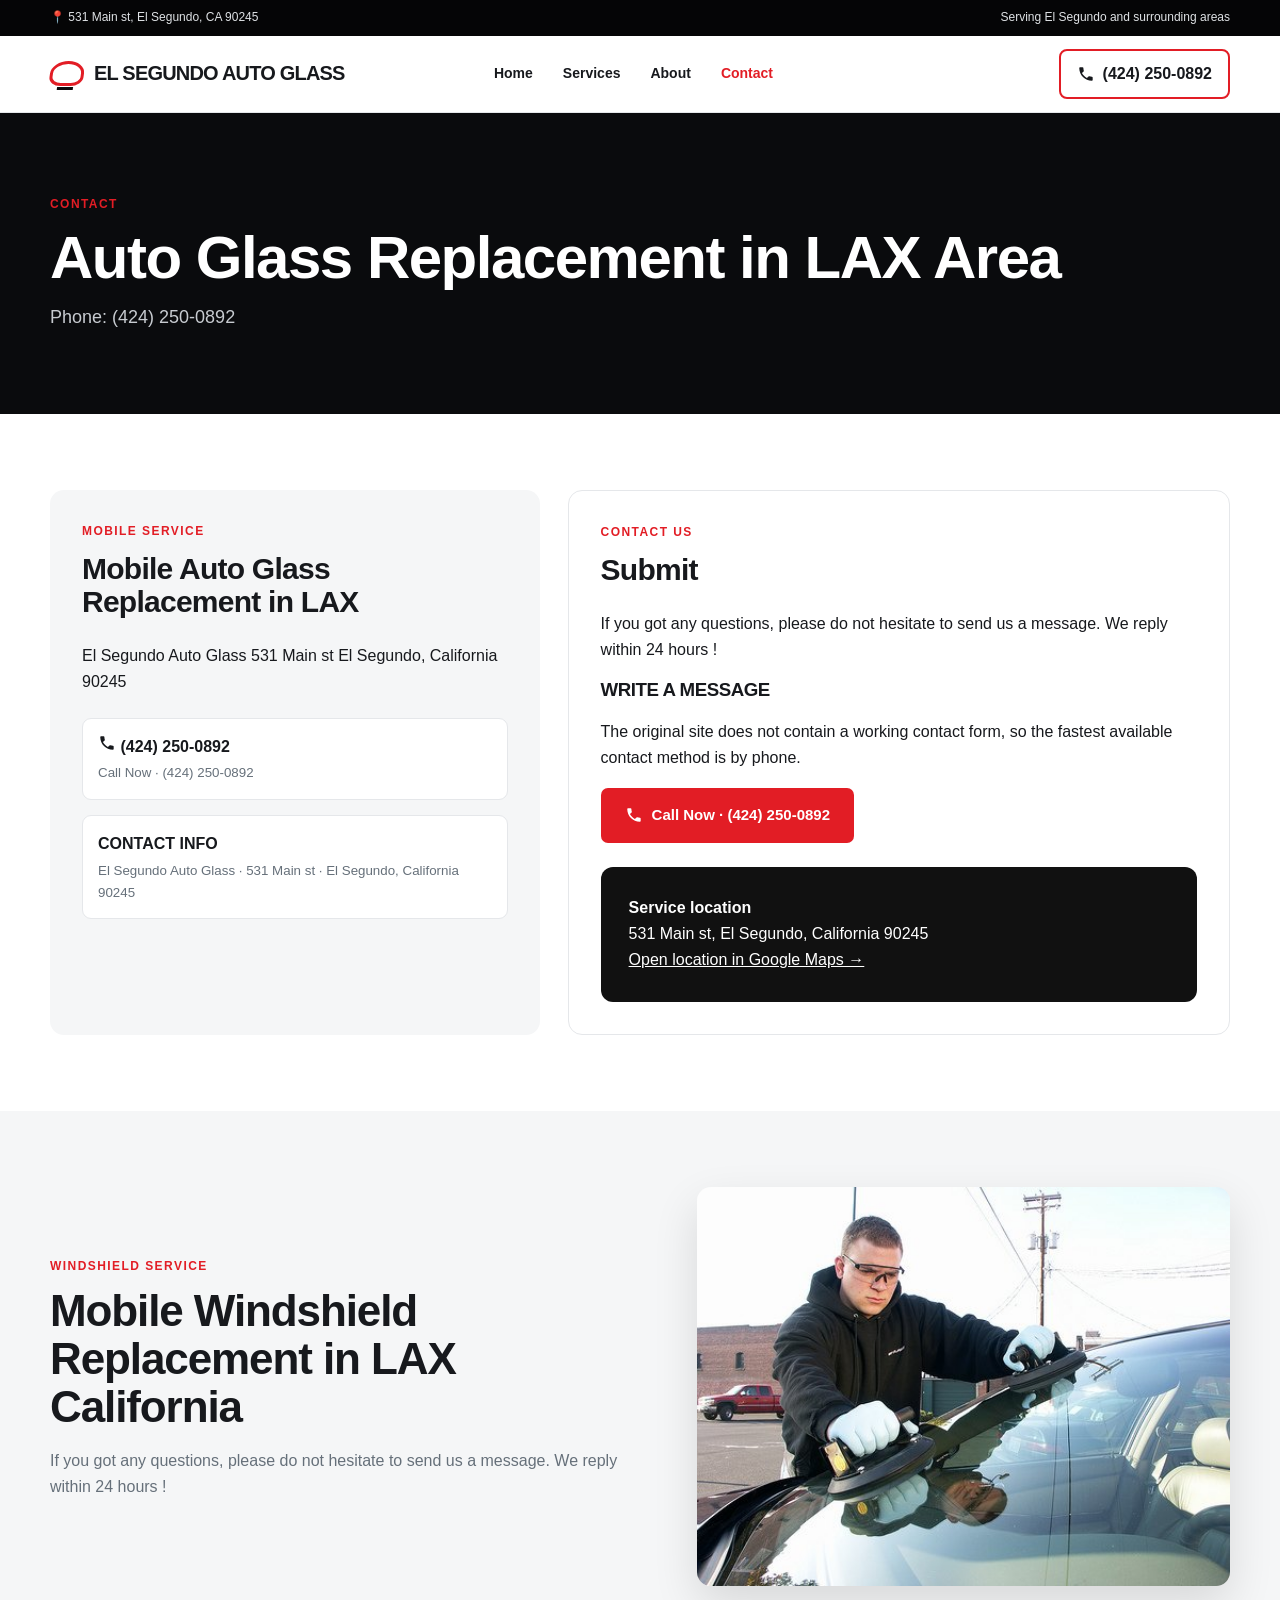
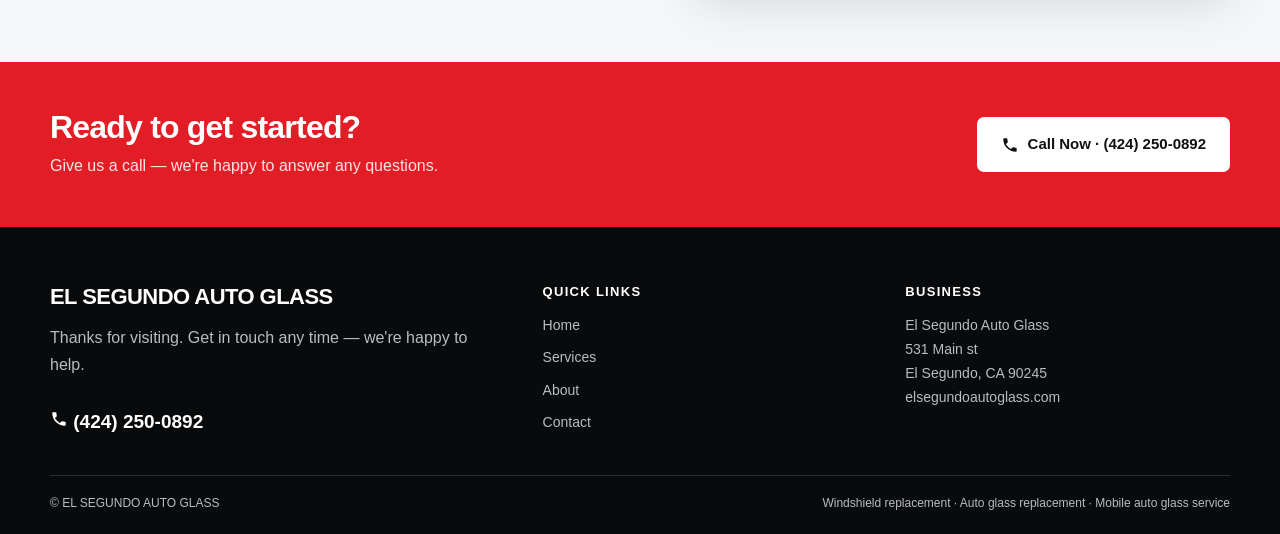
==== contact_us.html @ dec2f4b5 "Website update" ====
<!DOCTYPE html><html lang="en"><head><meta charset="utf-8"><meta name="viewport" content="width=device-width, initial-scale=1"><title>Mobile Auto Glass Replacement in LAX Windshield Replacement in LAX Area.</title><meta name="description" content="We provide mobile auto glass replacement in LAX, and windshield replacement in LAX, call us today for a quote (424) 250-0892."><link rel="canonical" href="https://elsegundoautoglass.com/contact_us"/><link rel="stylesheet" href="assets/redesign.css"></head><body><div class="topbar"><div class="container"><span>📍 531 Main st, El Segundo, CA 90245</span><span>Serving El Segundo and surrounding areas</span></div></div>
<header class="site-header"><div class="container header-inner">
<a href="index.html" class="brand"><span class="brand-mark" aria-hidden="true"></span>EL SEGUNDO AUTO GLASS</a>
<nav class="nav" aria-label="Primary navigation"><a href="index.html" class="">Home</a><a href="services.html" class="">Services</a><a href="about.html" class="">About</a><a href="contact_us.html" class="active">Contact</a></nav><div class="nav-backdrop"></div>
<a class="header-call" href="tel:4242500892"><svg aria-hidden="true" viewBox="0 0 24 24" width="18" height="18" fill="currentColor"><path d="M6.6 10.8c1.4 2.8 3.8 5.1 6.6 6.6l2.2-2.2c.3-.3.7-.4 1-.2 1.1.4 2.3.6 3.5.6.6 0 1 .4 1 1V20c0 .6-.4 1-1 1C10.6 21 3 13.4 3 4c0-.6.4-1 1-1h3.5c.6 0 1 .4 1 1 0 1.2.2 2.4.6 3.5.1.4 0 .8-.3 1L6.6 10.8z"/></svg><span>(424) 250-0892</span></a>
<button class="nav-toggle" aria-label="Open menu" aria-expanded="false"><span></span><span></span><span></span></button>
</div></header>
<section class="page-hero"><div class="container"><span class="eyebrow">Contact</span><h1>Auto Glass Replacement in LAX Area</h1><p>Phone: (424) 250-0892</p></div></section>
<section class="section"><div class="container contact-grid">
<div class="contact-card"><span class="eyebrow">Mobile Service</span><h2>Mobile Auto Glass Replacement in LAX</h2><p>El Segundo Auto Glass 531 Main st El Segundo, California 90245</p>
<div class="contact-list"><a href="tel:4242500892"><svg aria-hidden="true" viewBox="0 0 24 24" width="18" height="18" fill="currentColor"><path d="M6.6 10.8c1.4 2.8 3.8 5.1 6.6 6.6l2.2-2.2c.3-.3.7-.4 1-.2 1.1.4 2.3.6 3.5.6.6 0 1 .4 1 1V20c0 .6-.4 1-1 1C10.6 21 3 13.4 3 4c0-.6.4-1 1-1h3.5c.6 0 1 .4 1 1 0 1.2.2 2.4.6 3.5.1.4 0 .8-.3 1L6.6 10.8z"/></svg> (424) 250-0892<small>Call Now · (424) 250-0892</small></a><div>CONTACT INFO<small>El Segundo Auto Glass · 531 Main st · El Segundo, California 90245</small></div></div></div>
<div class="message-card"><span class="eyebrow">Contact Us</span><h2>Submit</h2><p>If you got any questions, please do not hesitate to send us a message. We reply within 24 hours !</p><h3>WRITE A MESSAGE</h3><p>The original site does not contain a working contact form, so the fastest available contact method is by phone.</p><a class="btn btn-red" href="tel:4242500892"><svg aria-hidden="true" viewBox="0 0 24 24" width="18" height="18" fill="currentColor"><path d="M6.6 10.8c1.4 2.8 3.8 5.1 6.6 6.6l2.2-2.2c.3-.3.7-.4 1-.2 1.1.4 2.3.6 3.5.6.6 0 1 .4 1 1V20c0 .6-.4 1-1 1C10.6 21 3 13.4 3 4c0-.6.4-1 1-1h3.5c.6 0 1 .4 1 1 0 1.2.2 2.4.6 3.5.1.4 0 .8-.3 1L6.6 10.8z"/></svg> Call Now · (424) 250-0892</a>
<div class="map-box"><strong>Service location</strong><br>531 Main st, El Segundo, California 90245<br><a href="https://www.google.com/maps/search/?api=1&query=531+Main+St%2C+El+Segundo%2C+CA+90245" target="_blank" rel="noopener">Open location in Google Maps →</a></div></div>
</div></section>
<section class="section section-light"><div class="container split"><div><span class="eyebrow">Windshield Service</span><h2>Mobile Windshield Replacement in LAX California</h2><p>If you got any questions, please do not hesitate to send us a message. We reply within 24 hours !</p></div><div class="split-media"><img src="images/windshield-installation.jpg" alt="Mobile Windshield Replacement in LAX California" loading="lazy"></div></div></section>
<section class="cta"><div class="container cta-inner"><div><h2>Ready to get started?</h2><p>Give us a call — we're happy to answer any questions.</p></div><a class="btn btn-light" href="tel:4242500892"><svg aria-hidden="true" viewBox="0 0 24 24" width="18" height="18" fill="currentColor"><path d="M6.6 10.8c1.4 2.8 3.8 5.1 6.6 6.6l2.2-2.2c.3-.3.7-.4 1-.2 1.1.4 2.3.6 3.5.6.6 0 1 .4 1 1V20c0 .6-.4 1-1 1C10.6 21 3 13.4 3 4c0-.6.4-1 1-1h3.5c.6 0 1 .4 1 1 0 1.2.2 2.4.6 3.5.1.4 0 .8-.3 1L6.6 10.8z"/></svg> Call Now · (424) 250-0892</a></div></section>
<footer class="site-footer"><div class="container"><div class="footer-grid">
<div class="footer-brand"><h3>EL SEGUNDO AUTO GLASS</h3><p>Thanks for visiting. Get in touch any time — we're happy to help.</p><a class="footer-phone" href="tel:4242500892"><svg aria-hidden="true" viewBox="0 0 24 24" width="18" height="18" fill="currentColor"><path d="M6.6 10.8c1.4 2.8 3.8 5.1 6.6 6.6l2.2-2.2c.3-.3.7-.4 1-.2 1.1.4 2.3.6 3.5.6.6 0 1 .4 1 1V20c0 .6-.4 1-1 1C10.6 21 3 13.4 3 4c0-.6.4-1 1-1h3.5c.6 0 1 .4 1 1 0 1.2.2 2.4.6 3.5.1.4 0 .8-.3 1L6.6 10.8z"/></svg> (424) 250-0892</a></div>
<div><h4>Quick Links</h4><div class="footer-links"><a href="index.html">Home</a><a href="services.html">Services</a><a href="about.html">About</a><a href="contact_us.html">Contact</a></div></div>
<div><h4>Business</h4><div class="footer-address">El Segundo Auto Glass<br>531 Main st<br>El Segundo, CA 90245<br><a href="https://elsegundoautoglass.com">elsegundoautoglass.com</a></div></div>
</div><div class="footer-bottom"><span>&copy; EL SEGUNDO AUTO GLASS</span><span>Windshield replacement · Auto glass replacement · Mobile auto glass service</span></div></div></footer><script src="assets/redesign.js"></script></body></html>
---- assets/redesign.css ----
:root{
  --red:#e21d25; --red-dark:#b9141b; --black:#0a0b0d; --ink:#17191d;
  --muted:#66707a; --light:#f5f6f7; --white:#fff; --line:#e5e7ea;
  --max:1180px; --radius:14px; --shadow:0 18px 45px rgba(0,0,0,.12);
}
*{box-sizing:border-box}
html{scroll-behavior:smooth;-webkit-text-size-adjust:100%}
body{margin:0;font-family:Arial,Helvetica,sans-serif;color:var(--ink);line-height:1.65;background:#fff;overflow-x:hidden}
img{display:block;max-width:100%;height:auto}
a{text-decoration:none;color:inherit}
button{font:inherit}
.container{width:min(var(--max),calc(100% - 40px));margin:auto}
.section{padding:76px 0}.section-dark{background:var(--black);color:#fff}.section-light{background:var(--light)}
.eyebrow{display:block;color:var(--red);font-weight:800;letter-spacing:.12em;text-transform:uppercase;font-size:12px;margin-bottom:10px}
.section-head{max-width:760px;margin:0 auto 42px;text-align:center}.section-head h2{margin:0 0 12px;font-size:clamp(30px,4vw,44px);line-height:1.08;letter-spacing:-.03em}.section-head p{margin:0;color:var(--muted);font-size:17px}
h1,h2,h3,h4{line-height:1.1;letter-spacing:-.025em}h1,h2,h3{margin-top:0}
.topbar{background:#050506;color:#dfe2e5;font-size:12px}.topbar .container{display:flex;justify-content:space-between;gap:20px;padding:8px 0}
.site-header{position:sticky;top:0;z-index:1000;background:rgba(255,255,255,.97);backdrop-filter:blur(10px);border-bottom:1px solid var(--line)}
.header-inner{min-height:76px;display:flex;align-items:center;justify-content:space-between;gap:20px}
.brand{display:flex;align-items:center;gap:10px;font-weight:900;font-size:20px;letter-spacing:-.04em;white-space:nowrap}
.brand-mark{width:34px;height:25px;border:3px solid var(--red);border-radius:60% 60% 42% 42%;position:relative;transform:skew(-8deg)}
.brand-mark:after{content:"";position:absolute;width:16px;height:3px;background:var(--black);bottom:-7px;left:6px}
.nav{display:flex;align-items:center;gap:4px}.nav a{padding:12px 13px;font-size:14px;font-weight:700}.nav a:hover,.nav a.active{color:var(--red)}
.header-call{display:inline-flex;align-items:center;gap:8px;border:2px solid var(--red);padding:10px 16px;border-radius:8px;font-weight:900;white-space:nowrap}.header-call:hover{background:var(--red);color:#fff}
.nav-toggle{display:none;border:0;background:var(--black);color:#fff;width:44px;height:44px;border-radius:8px;cursor:pointer}
.nav-toggle span{display:block;width:20px;height:2px;background:#fff;margin:4px auto}
@media(max-width:980px){
  body.nav-open{overflow:hidden}
  .site-header{z-index:2000}
  .nav{position:fixed;inset:0 0 0 auto;width:min(360px,calc(100vw - 56px));height:100dvh;min-height:100vh;margin:0;background:#fff;opacity:1;visibility:visible;box-shadow:-18px 0 50px rgba(0,0,0,.28);display:flex;flex-direction:column;align-items:stretch;justify-content:flex-start;gap:0;padding:92px 24px 32px;overflow-y:auto;-webkit-overflow-scrolling:touch;transform:translate3d(110%,0,0);transition:transform .25s ease;z-index:3000}
  .nav a{display:block;width:100%;flex:0 0 auto;padding:18px 10px;color:#17191d;background:#fff;border-bottom:1px solid var(--line);font-size:17px;font-weight:800;line-height:1.25;opacity:1;visibility:visible}
  .nav a:first-child{border-top:1px solid var(--line)}
  .nav a:hover,.nav a.active{color:var(--red);background:#fff}
  .nav-open .nav{transform:translate3d(0,0,0)}
  .nav-backdrop{position:fixed;inset:0;width:100vw;height:100dvh;background:rgba(0,0,0,.58);display:block;visibility:hidden;opacity:0;pointer-events:none;z-index:2500;transition:opacity .2s ease,visibility .2s ease}
  .nav-open .nav-backdrop{visibility:visible;opacity:1;pointer-events:auto}
  .nav-toggle{display:block;position:relative;z-index:4000;flex:0 0 auto}
  .header-call{margin-left:auto}.header-call span{display:none}
}
@media(max-width:560px){.nav{width:min(360px,calc(100vw - 28px));padding:84px 18px 28px}.nav a{padding:17px 10px}}
@media(max-width:560px){.container{width:min(var(--max),calc(100% - 28px))}.topbar .container{font-size:11px}.topbar .container span:last-child{display:none}.header-inner{min-height:68px}.brand{font-size:16px}.brand-mark{width:29px;height:22px}.header-call{width:42px;height:42px;padding:0;justify-content:center}.header-call svg{width:18px}.section{padding:58px 0}}

.hero{position:relative;min-height:640px;display:flex;align-items:center;color:#fff;background:#090a0c center/cover no-repeat url("../images/hero-wide.webp")}
.hero:before{content:"";position:absolute;inset:0;background:linear-gradient(90deg,rgba(0,0,0,.9) 0%,rgba(0,0,0,.66) 45%,rgba(0,0,0,.18) 100%)}
.hero-inner{position:relative;z-index:1;padding:90px 0;width:100%}.hero-copy{max-width:650px}.hero h1{font-size:clamp(42px,6vw,72px);margin:0 0 20px;letter-spacing:-.05em}.hero p{font-size:19px;color:#e6e8ea;max-width:620px;margin:0 0 28px}.hero-actions{display:flex;flex-wrap:wrap;gap:12px}.btn{display:inline-flex;align-items:center;justify-content:center;gap:9px;min-height:50px;padding:13px 22px;border-radius:7px;font-weight:900;font-size:15px;border:2px solid transparent;cursor:pointer}.btn-red{background:var(--red);color:#fff}.btn-red:hover{background:var(--red-dark)}.btn-light{background:#fff;color:#111}.btn-outline{border-color:#fff;color:#fff}.btn-outline:hover{background:#fff;color:#111}
.hero-meta{position:absolute;left:0;right:0;bottom:0;background:rgba(0,0,0,.88);z-index:2}.hero-meta .container{display:grid;grid-template-columns:repeat(4,1fr)}.meta-item{padding:18px 20px;border-right:1px solid #37383a}.meta-item:last-child{border:0}.meta-item strong{display:block;font-size:14px;color:#fff}.meta-item span{font-size:12px;color:#b9bec4}
@media(max-width:760px){.hero{min-height:650px;background-position:62% center}.hero:before{background:linear-gradient(180deg,rgba(0,0,0,.72),rgba(0,0,0,.82))}.hero-inner{padding:80px 0 145px}.hero h1{font-size:43px}.hero p{font-size:17px}.hero-meta .container{grid-template-columns:1fr 1fr}.meta-item{padding:14px}.meta-item:nth-child(2){border-right:0}.meta-item:nth-child(-n+2){border-bottom:1px solid #37383a}}

.cards{display:grid;grid-template-columns:repeat(3,1fr);gap:22px}.card{background:#fff;border:1px solid var(--line);border-radius:var(--radius);overflow:hidden;box-shadow:0 8px 24px rgba(0,0,0,.06);transition:.2s}.card:hover{transform:translateY(-4px);box-shadow:var(--shadow)}.card-media{aspect-ratio:16/10;overflow:hidden}.card-media img{width:100%;height:100%;object-fit:cover}.card-body{padding:24px}.card h3{font-size:22px;margin:0 0 8px}.card p{margin:0;color:var(--muted);font-size:15px}.card-link{display:inline-block;color:var(--red);font-weight:900;margin-top:16px;font-size:14px}
@media(max-width:820px){.cards{grid-template-columns:1fr 1fr}}@media(max-width:560px){.cards{grid-template-columns:1fr}}

.split{display:grid;grid-template-columns:1.05fr .95fr;gap:58px;align-items:center}.split.reverse .split-media{order:2}.split-media img{width:100%;aspect-ratio:4/3;object-fit:cover;border-radius:var(--radius);box-shadow:var(--shadow)}.split h2{font-size:clamp(30px,4vw,44px);margin-bottom:15px}.split p{color:var(--muted);font-size:16px}.split .lead{font-size:18px;color:#31363b}
@media(max-width:800px){.split,.split.reverse{grid-template-columns:1fr;gap:28px}.split.reverse .split-media{order:0}}

.check-grid{display:grid;grid-template-columns:repeat(2,1fr);gap:12px 28px;margin:24px 0 0;padding:0;list-style:none}.check-grid li{position:relative;padding-left:28px;font-weight:700}.check-grid li:before{content:"✓";position:absolute;left:0;top:0;color:var(--red);font-weight:900}
.article{max-width:900px;margin:auto}.article h2{font-size:30px;margin:42px 0 12px}.article h3{font-size:24px;margin:30px 0 10px}.article p{color:#4d555d;font-size:16px}.article .article-intro{font-size:19px;color:#30363b}
.page-hero{background:var(--black);color:#fff;padding:82px 0}.page-hero h1{font-size:clamp(38px,5vw,60px);margin:0 0 12px}.page-hero p{margin:0;color:#c7cbd0;max-width:720px;font-size:18px}
.contact-grid{display:grid;grid-template-columns:.85fr 1.15fr;gap:28px}.contact-card{background:var(--light);border-radius:var(--radius);padding:32px}.contact-card h2{font-size:30px}.contact-list{display:grid;gap:15px;margin-top:22px}.contact-list a,.contact-list div{padding:15px;background:#fff;border:1px solid var(--line);border-radius:9px;font-weight:800}.contact-list small{display:block;color:var(--muted);font-weight:500;margin-top:2px}.message-card{padding:32px;border:1px solid var(--line);border-radius:var(--radius)}.message-card h2{font-size:30px}.map-box{margin-top:24px;border-radius:12px;background:#111;color:#fff;padding:28px}.map-box a{color:#fff;text-decoration:underline}
@media(max-width:800px){.contact-grid{grid-template-columns:1fr}}

.cta{background:var(--red);color:#fff;padding:48px 0}.cta-inner{display:flex;align-items:center;justify-content:space-between;gap:25px}.cta h2{margin:0 0 7px;font-size:32px}.cta p{margin:0;color:#ffe4e4}.cta .btn-light{color:#111}
@media(max-width:650px){.cta-inner{flex-direction:column;align-items:flex-start}}

.site-footer{background:#090a0c;color:#b7bdc4;padding:58px 0 20px}.footer-grid{display:grid;grid-template-columns:1.4fr 1fr 1fr;gap:38px}.footer-brand h3{color:#fff;font-size:22px;margin:0 0 10px}.site-footer h4{color:#fff;font-size:13px;text-transform:uppercase;letter-spacing:.1em;margin:0 0 15px}.footer-links{display:grid;gap:9px;font-size:14px}.footer-links a:hover{color:#fff}.footer-address{font-size:14px;line-height:1.7}.footer-phone{display:inline-block;color:#fff;font-size:19px;font-weight:900;margin-top:12px}.footer-bottom{border-top:1px solid #292c30;margin-top:38px;padding-top:18px;font-size:12px;display:flex;justify-content:space-between;gap:15px;flex-wrap:wrap}
@media(max-width:720px){.footer-grid{grid-template-columns:1fr 1fr}}@media(max-width:520px){.footer-grid{grid-template-columns:1fr}}
.notfound{text-align:center;padding:110px 0}.notfound h1{font-size:100px;margin:0;color:var(--red)}.notfound p{color:var(--muted);font-size:18px}
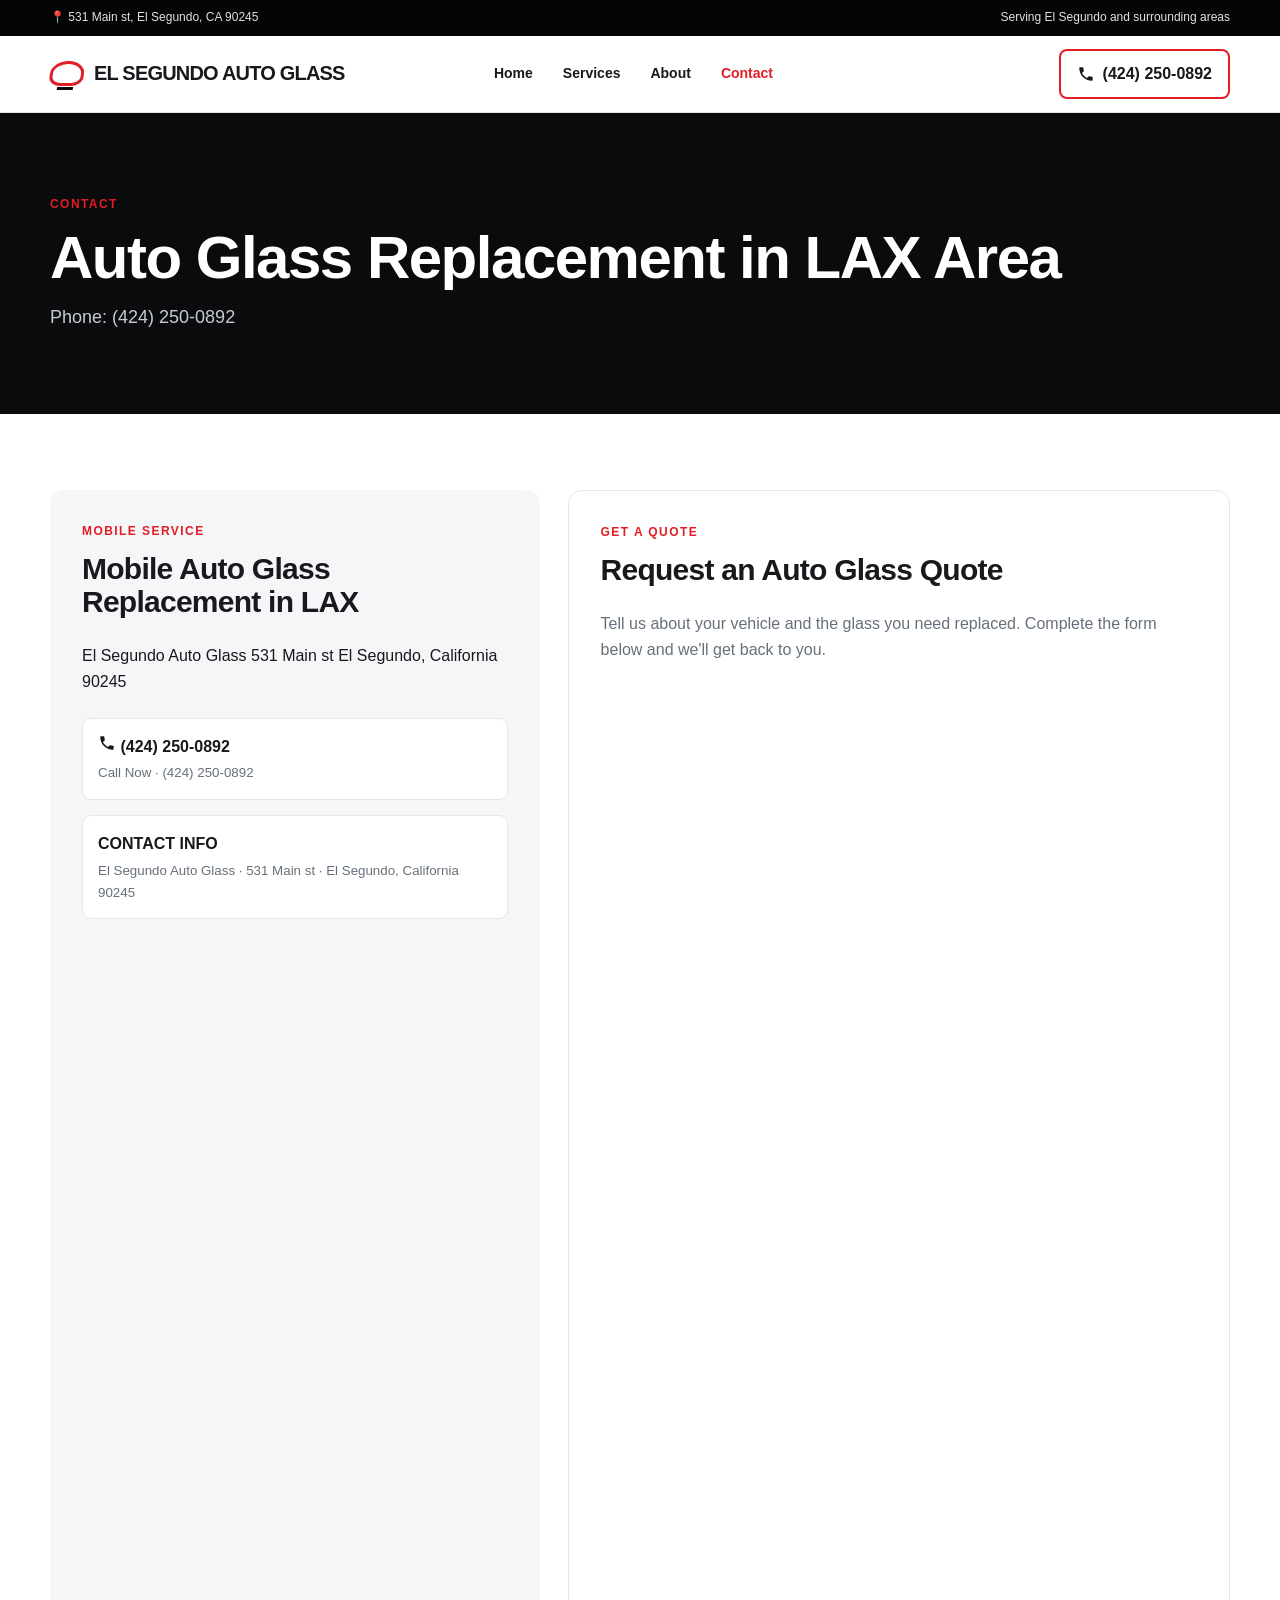
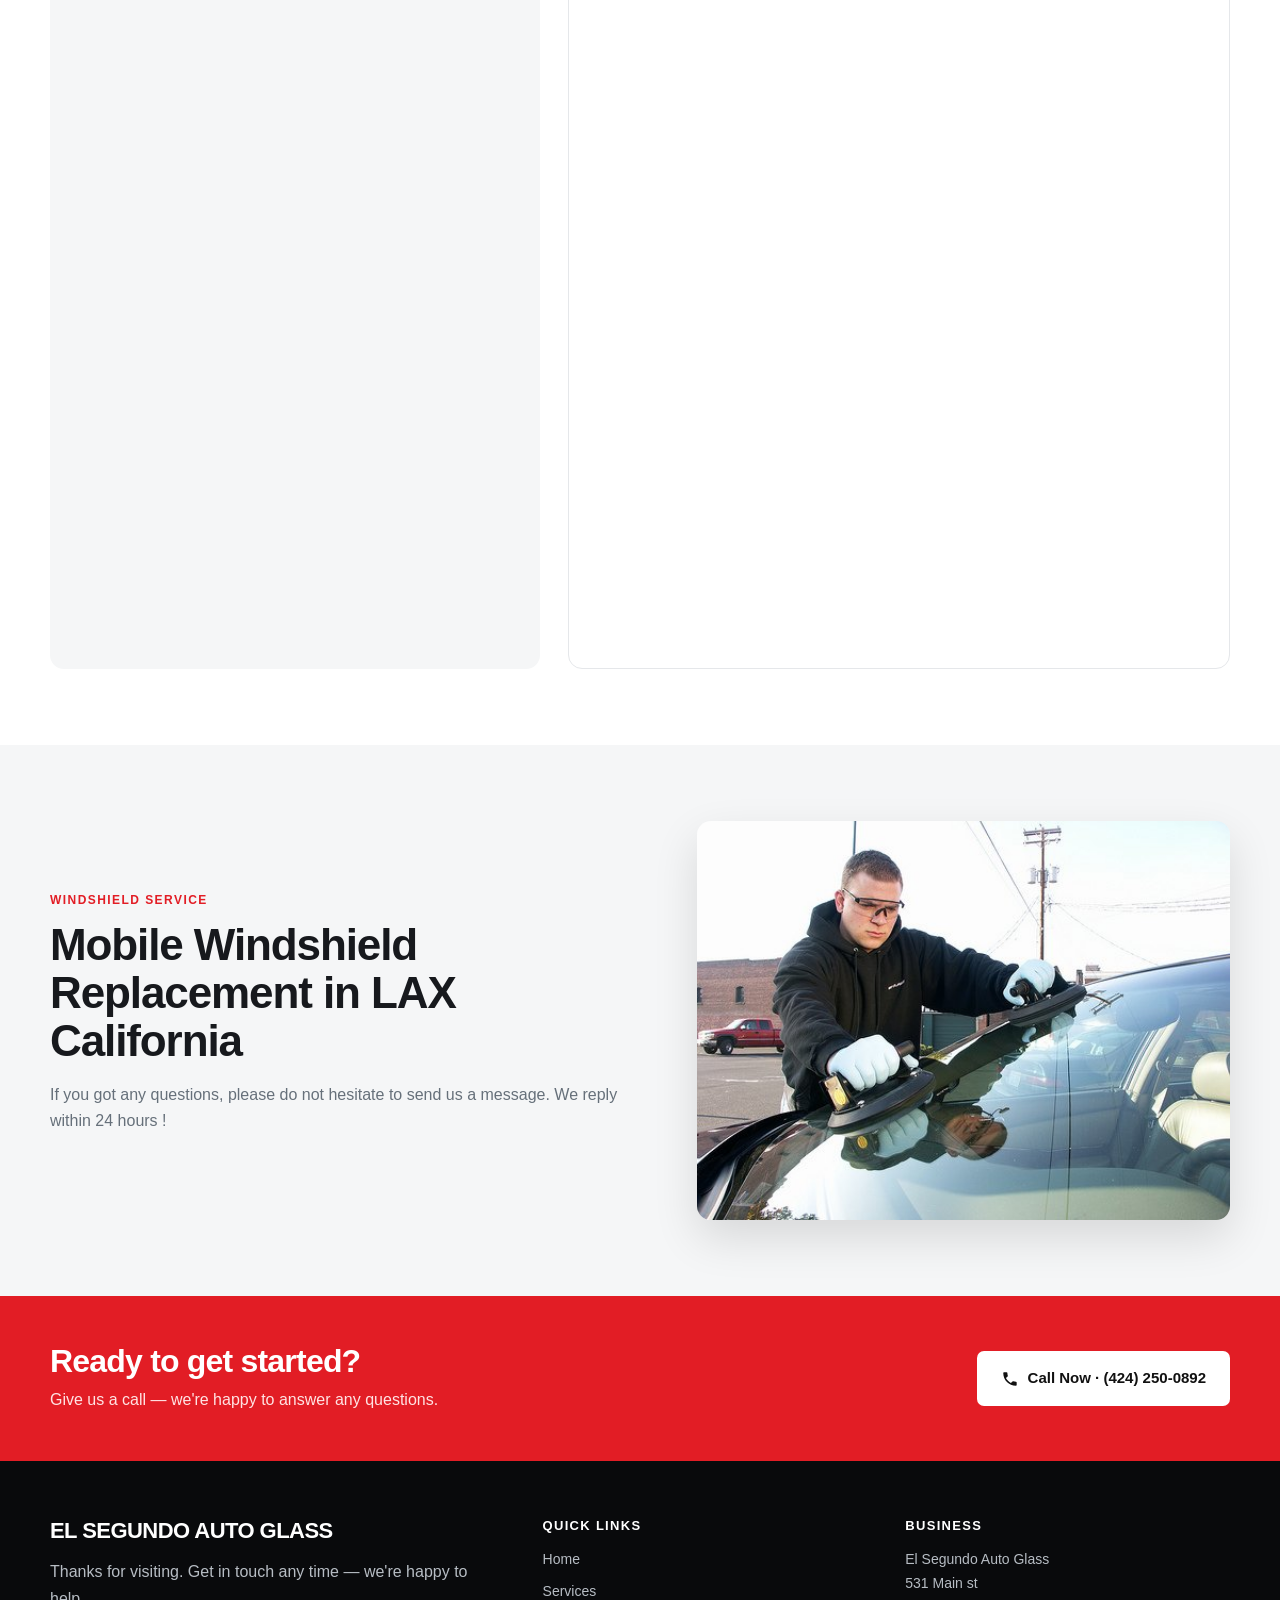
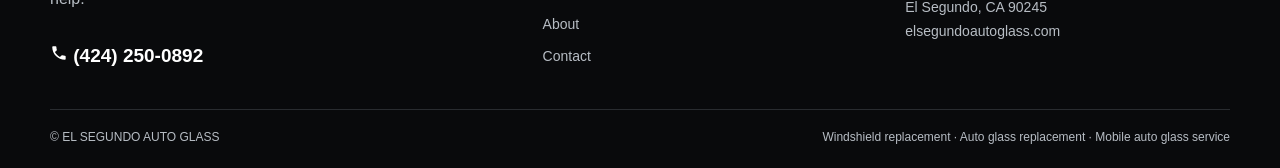
==== commit 67fcb108: "update" ====
--- a/contact_us.html
+++ b/contact_us.html
@@ -9,8 +9,21 @@
 <section class="section"><div class="container contact-grid">
 <div class="contact-card"><span class="eyebrow">Mobile Service</span><h2>Mobile Auto Glass Replacement in LAX</h2><p>El Segundo Auto Glass 531 Main st El Segundo, California 90245</p>
 <div class="contact-list"><a href="tel:4242500892"><svg aria-hidden="true" viewBox="0 0 24 24" width="18" height="18" fill="currentColor"><path d="M6.6 10.8c1.4 2.8 3.8 5.1 6.6 6.6l2.2-2.2c.3-.3.7-.4 1-.2 1.1.4 2.3.6 3.5.6.6 0 1 .4 1 1V20c0 .6-.4 1-1 1C10.6 21 3 13.4 3 4c0-.6.4-1 1-1h3.5c.6 0 1 .4 1 1 0 1.2.2 2.4.6 3.5.1.4 0 .8-.3 1L6.6 10.8z"/></svg> (424) 250-0892<small>Call Now · (424) 250-0892</small></a><div>CONTACT INFO<small>El Segundo Auto Glass · 531 Main st · El Segundo, California 90245</small></div></div></div>
-<div class="message-card"><span class="eyebrow">Contact Us</span><h2>Submit</h2><p>If you got any questions, please do not hesitate to send us a message. We reply within 24 hours !</p><h3>WRITE A MESSAGE</h3><p>The original site does not contain a working contact form, so the fastest available contact method is by phone.</p><a class="btn btn-red" href="tel:4242500892"><svg aria-hidden="true" viewBox="0 0 24 24" width="18" height="18" fill="currentColor"><path d="M6.6 10.8c1.4 2.8 3.8 5.1 6.6 6.6l2.2-2.2c.3-.3.7-.4 1-.2 1.1.4 2.3.6 3.5.6.6 0 1 .4 1 1V20c0 .6-.4 1-1 1C10.6 21 3 13.4 3 4c0-.6.4-1 1-1h3.5c.6 0 1 .4 1 1 0 1.2.2 2.4.6 3.5.1.4 0 .8-.3 1L6.6 10.8z"/></svg> Call Now · (424) 250-0892</a>
-<div class="map-box"><strong>Service location</strong><br>531 Main st, El Segundo, California 90245<br><a href="https://www.google.com/maps/search/?api=1&query=531+Main+St%2C+El+Segundo%2C+CA+90245" target="_blank" rel="noopener">Open location in Google Maps →</a></div></div>
+<div class="message-card quote-form-card">
+  <span class="eyebrow">Get a Quote</span>
+  <h2>Request an Auto Glass Quote</h2>
+  <p class="quote-form-intro">
+    Tell us about your vehicle and the glass you need replaced.
+    Complete the form below and we'll get back to you.
+  </p>
+  <div class="quote-iframe-wrap">
+    <iframe
+      src="https://autoglassquote.netlify.app/"
+      title="Auto Glass Quote Request"
+      loading="lazy"
+      scrolling="no"></iframe>
+  </div>
+</div>
 </div></section>
 <section class="section section-light"><div class="container split"><div><span class="eyebrow">Windshield Service</span><h2>Mobile Windshield Replacement in LAX California</h2><p>If you got any questions, please do not hesitate to send us a message. We reply within 24 hours !</p></div><div class="split-media"><img src="images/windshield-installation.jpg" alt="Mobile Windshield Replacement in LAX California" loading="lazy"></div></div></section>
 <section class="cta"><div class="container cta-inner"><div><h2>Ready to get started?</h2><p>Give us a call — we're happy to answer any questions.</p></div><a class="btn btn-light" href="tel:4242500892"><svg aria-hidden="true" viewBox="0 0 24 24" width="18" height="18" fill="currentColor"><path d="M6.6 10.8c1.4 2.8 3.8 5.1 6.6 6.6l2.2-2.2c.3-.3.7-.4 1-.2 1.1.4 2.3.6 3.5.6.6 0 1 .4 1 1V20c0 .6-.4 1-1 1C10.6 21 3 13.4 3 4c0-.6.4-1 1-1h3.5c.6 0 1 .4 1 1 0 1.2.2 2.4.6 3.5.1.4 0 .8-.3 1L6.6 10.8z"/></svg> Call Now · (424) 250-0892</a></div></section>
--- a/assets/redesign.css
+++ b/assets/redesign.css
@@ -65,3 +65,57 @@
 .site-footer{background:#090a0c;color:#b7bdc4;padding:58px 0 20px}.footer-grid{display:grid;grid-template-columns:1.4fr 1fr 1fr;gap:38px}.footer-brand h3{color:#fff;font-size:22px;margin:0 0 10px}.site-footer h4{color:#fff;font-size:13px;text-transform:uppercase;letter-spacing:.1em;margin:0 0 15px}.footer-links{display:grid;gap:9px;font-size:14px}.footer-links a:hover{color:#fff}.footer-address{font-size:14px;line-height:1.7}.footer-phone{display:inline-block;color:#fff;font-size:19px;font-weight:900;margin-top:12px}.footer-bottom{border-top:1px solid #292c30;margin-top:38px;padding-top:18px;font-size:12px;display:flex;justify-content:space-between;gap:15px;flex-wrap:wrap}
 @media(max-width:720px){.footer-grid{grid-template-columns:1fr 1fr}}@media(max-width:520px){.footer-grid{grid-template-columns:1fr}}
 .notfound{text-align:center;padding:110px 0}.notfound h1{font-size:100px;margin:0;color:var(--red)}.notfound p{color:var(--muted);font-size:18px}
+
+
+/* Embedded universal auto glass quote form */
+.contact-grid > * {
+  min-width: 0;
+}
+
+.quote-form-card {
+  min-width: 0;
+  overflow: hidden;
+}
+
+.quote-form-card .quote-form-intro {
+  color: var(--muted);
+  margin-bottom: 22px;
+}
+
+.quote-iframe-wrap {
+  width: 100%;
+  max-width: 100%;
+  min-width: 0;
+  overflow: hidden;
+  border-radius: 12px;
+}
+
+.quote-iframe-wrap iframe {
+  display: block;
+  width: 100%;
+  max-width: 100%;
+  min-width: 0;
+  height: 1550px;
+  border: 0;
+  margin: 0;
+}
+
+@media (max-width: 800px) {
+  .quote-form-card {
+    padding: 24px;
+  }
+
+  .quote-iframe-wrap iframe {
+    height: 1600px;
+  }
+}
+
+@media (max-width: 480px) {
+  .quote-form-card {
+    padding: 18px;
+  }
+
+  .quote-iframe-wrap iframe {
+    height: 1680px;
+  }
+}
